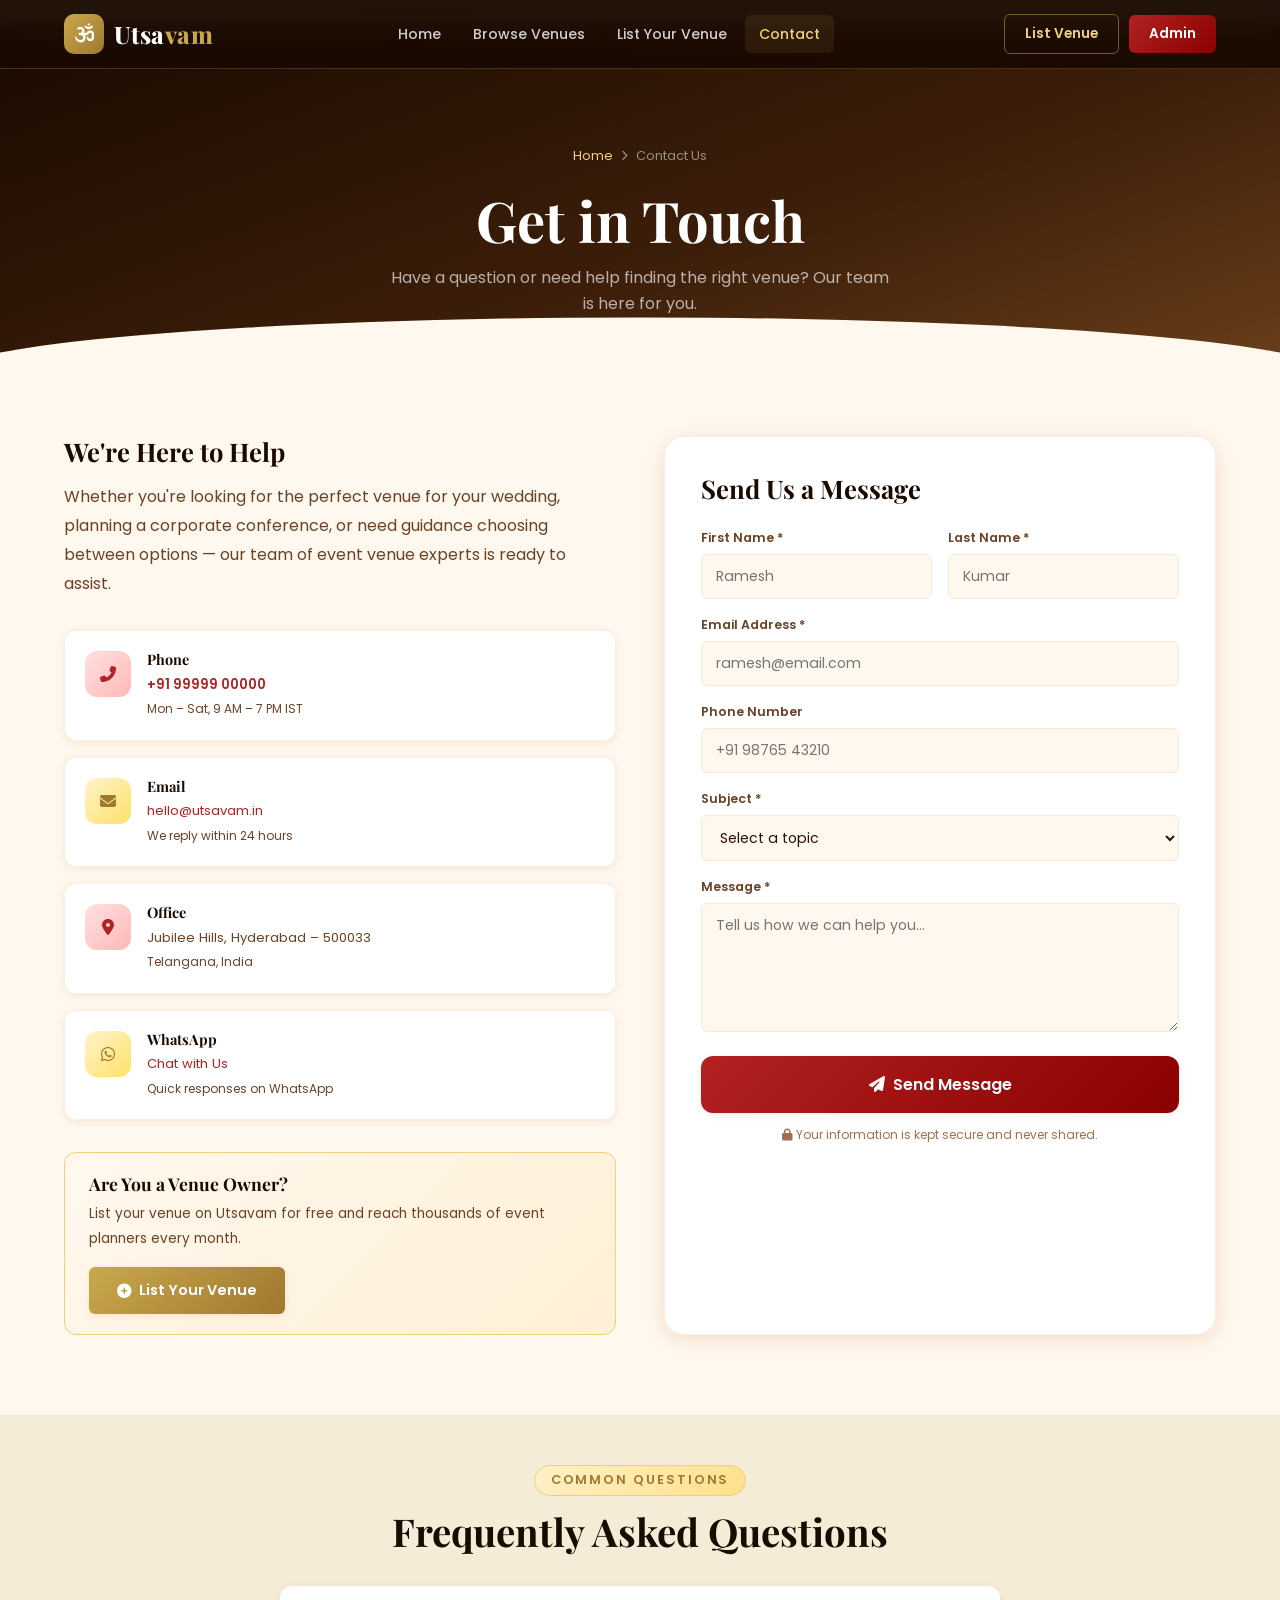
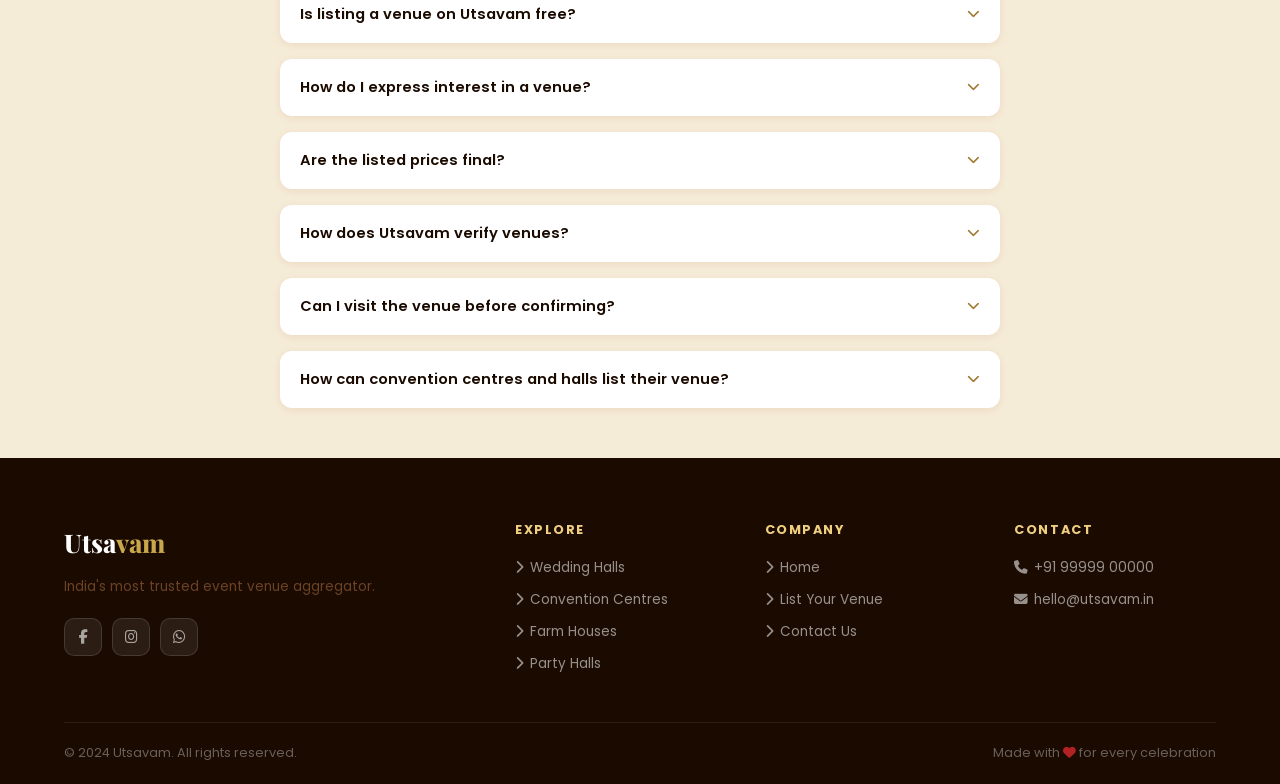
==== contact.html @ 843a53f9 "Initial commit — Utsavam event venue aggregator" ====
<!DOCTYPE html>
<html lang="en">
<head>
  <meta charset="UTF-8">
  <meta name="viewport" content="width=device-width, initial-scale=1.0">
  <title>Contact Us – Utsavam</title>
  <link rel="stylesheet" href="css/styles.css">
  <link rel="stylesheet" href="https://cdnjs.cloudflare.com/ajax/libs/font-awesome/6.5.0/css/all.min.css">
</head>
<body>

<!-- NAVBAR -->
<nav class="navbar" id="navbar">
  <div class="navbar-inner">
    <a href="index.html" class="navbar-logo">
      <div class="logo-icon"><i class="fas fa-om"></i></div>
      <span class="logo-text">Utsa<span>vam</span></span>
    </a>
    <div class="navbar-links">
      <a href="index.html"           class="nav-link">Home</a>
      <a href="venues.html"          class="nav-link">Browse Venues</a>
      <a href="register-venue.html"  class="nav-link">List Your Venue</a>
      <a href="contact.html"         class="nav-link active">Contact</a>
    </div>
    <div class="navbar-cta">
      <a href="register-venue.html" class="btn btn-nav btn-nav-outline">List Venue</a>
      <a href="admin.html"          class="btn btn-nav btn-nav-primary">Admin</a>
    </div>
    <div class="hamburger" id="hamburger"><span></span><span></span><span></span></div>
  </div>
</nav>
<div class="mobile-menu" id="mobileMenu">
  <a href="index.html"          class="nav-link">Home</a>
  <a href="venues.html"         class="nav-link">Browse Venues</a>
  <a href="register-venue.html" class="nav-link">List Your Venue</a>
  <a href="contact.html"        class="nav-link">Contact Us</a>
</div>

<!-- PAGE HERO -->
<section class="page-hero">
  <div class="container">
    <div class="breadcrumb">
      <a href="index.html">Home</a>
      <i class="fas fa-chevron-right"></i>
      <span>Contact Us</span>
    </div>
    <h1>Get in Touch</h1>
    <p>Have a question or need help finding the right venue? Our team is here for you.</p>
  </div>
</section>

<div class="container">
  <div class="contact-layout">

    <!-- Info Side -->
    <div class="contact-info">
      <h3>We're Here to Help</h3>
      <p>Whether you're looking for the perfect venue for your wedding, planning a corporate conference, or need guidance choosing between options — our team of event venue experts is ready to assist.</p>

      <div class="contact-cards">
        <div class="contact-card">
          <div class="contact-card-icon"><i class="fas fa-phone-alt"></i></div>
          <div>
            <h5>Phone</h5>
            <p><a href="tel:+919999900000" style="color:var(--crimson);font-weight:600;">+91 99999 00000</a></p>
            <p style="font-size:0.75rem;margin-top:2px;">Mon – Sat, 9 AM – 7 PM IST</p>
          </div>
        </div>
        <div class="contact-card">
          <div class="contact-card-icon gold"><i class="fas fa-envelope"></i></div>
          <div>
            <h5>Email</h5>
            <p><a href="mailto:hello@utsavam.in" style="color:var(--crimson);">hello@utsavam.in</a></p>
            <p style="font-size:0.75rem;margin-top:2px;">We reply within 24 hours</p>
          </div>
        </div>
        <div class="contact-card">
          <div class="contact-card-icon"><i class="fas fa-map-marker-alt"></i></div>
          <div>
            <h5>Office</h5>
            <p>Jubilee Hills, Hyderabad – 500033</p>
            <p style="font-size:0.75rem;margin-top:2px;">Telangana, India</p>
          </div>
        </div>
        <div class="contact-card">
          <div class="contact-card-icon gold"><i class="fab fa-whatsapp"></i></div>
          <div>
            <h5>WhatsApp</h5>
            <p><a href="https://wa.me/919999900000" target="_blank" style="color:var(--crimson);">Chat with Us</a></p>
            <p style="font-size:0.75rem;margin-top:2px;">Quick responses on WhatsApp</p>
          </div>
        </div>
      </div>

      <div class="highlight-box mt-32">
        <h4 style="margin-bottom:8px;color:var(--brown-deep);">Are You a Venue Owner?</h4>
        <p style="font-size:0.85rem;margin-bottom:16px;">List your venue on Utsavam for free and reach thousands of event planners every month.</p>
        <a href="register-venue.html" class="btn btn-gold">
          <i class="fas fa-plus-circle"></i> List Your Venue
        </a>
      </div>
    </div>

    <!-- Contact Form -->
    <div class="contact-form-card">
      <h3>Send Us a Message</h3>
      <div id="contactSuccess" class="alert alert-success" style="display:none;">
        <i class="fas fa-check-circle"></i>
        <div><strong>Message sent!</strong> We'll get back to you within 24 hours.</div>
      </div>
      <form id="contactForm" onsubmit="submitContact(event)">
        <div class="form-row">
          <div class="form-group">
            <label class="admin-label">First Name *</label>
            <input type="text" class="form-control" id="c_fname" required placeholder="Ramesh">
          </div>
          <div class="form-group">
            <label class="admin-label">Last Name *</label>
            <input type="text" class="form-control" id="c_lname" required placeholder="Kumar">
          </div>
        </div>
        <div class="form-group">
          <label class="admin-label">Email Address *</label>
          <input type="email" class="form-control" id="c_email" required placeholder="ramesh@email.com">
        </div>
        <div class="form-group">
          <label class="admin-label">Phone Number</label>
          <input type="tel" class="form-control" id="c_phone" placeholder="+91 98765 43210">
        </div>
        <div class="form-group">
          <label class="admin-label">Subject *</label>
          <select class="form-control" id="c_subject" required>
            <option value="">Select a topic</option>
            <option>Looking for a Wedding Venue</option>
            <option>Looking for a Convention Centre</option>
            <option>Looking for a Party Hall</option>
            <option>Looking for a Farm House / Resort</option>
            <option>Want to List My Venue</option>
            <option>Partnership / Business Enquiry</option>
            <option>Technical Support</option>
            <option>Other</option>
          </select>
        </div>
        <div class="form-group">
          <label class="admin-label">Message *</label>
          <textarea class="form-control" id="c_message" rows="5" required placeholder="Tell us how we can help you…"></textarea>
        </div>
        <button type="submit" class="btn btn-primary btn-full btn-lg">
          <i class="fas fa-paper-plane"></i> Send Message
        </button>
        <p style="text-align:center;font-size:0.75rem;color:var(--text-light);margin-top:12px;">
          <i class="fas fa-lock"></i> Your information is kept secure and never shared.
        </p>
      </form>
    </div>
  </div>
</div>

<!-- FAQ -->
<section class="section-sm" style="background:var(--cream-dark);">
  <div class="container">
    <div class="section-header" style="margin-bottom:32px;">
      <span class="eyebrow">Common Questions</span>
      <h2>Frequently Asked Questions</h2>
    </div>
    <div style="max-width:720px;margin:0 auto;display:flex;flex-direction:column;gap:16px;" id="faqList">
      <!-- JS populated -->
    </div>
  </div>
</section>

<!-- FOOTER -->
<footer class="footer">
  <div class="container">
    <div class="footer-grid">
      <div class="footer-brand">
        <div class="logo-text">Utsa<span>vam</span></div>
        <p>India's most trusted event venue aggregator.</p>
        <div class="social-links">
          <a href="#" class="social-link"><i class="fab fa-facebook-f"></i></a>
          <a href="#" class="social-link"><i class="fab fa-instagram"></i></a>
          <a href="#" class="social-link"><i class="fab fa-whatsapp"></i></a>
        </div>
      </div>
      <div class="footer-col">
        <h5>Explore</h5>
        <div class="footer-links">
          <a href="venues.html?type=wedding_hall"      class="footer-link"><i class="fas fa-chevron-right"></i> Wedding Halls</a>
          <a href="venues.html?type=convention_center" class="footer-link"><i class="fas fa-chevron-right"></i> Convention Centres</a>
          <a href="venues.html?type=farm_house"        class="footer-link"><i class="fas fa-chevron-right"></i> Farm Houses</a>
          <a href="venues.html?type=party_hall"        class="footer-link"><i class="fas fa-chevron-right"></i> Party Halls</a>
        </div>
      </div>
      <div class="footer-col">
        <h5>Company</h5>
        <div class="footer-links">
          <a href="index.html"           class="footer-link"><i class="fas fa-chevron-right"></i> Home</a>
          <a href="register-venue.html"  class="footer-link"><i class="fas fa-chevron-right"></i> List Your Venue</a>
          <a href="contact.html"         class="footer-link"><i class="fas fa-chevron-right"></i> Contact Us</a>
        </div>
      </div>
      <div class="footer-col">
        <h5>Contact</h5>
        <div class="footer-links">
          <span class="footer-link"><i class="fas fa-phone"></i> +91 99999 00000</span>
          <span class="footer-link"><i class="fas fa-envelope"></i> hello@utsavam.in</span>
        </div>
      </div>
    </div>
  </div>
  <div class="container">
    <div class="footer-bottom">
      <p>© 2024 Utsavam. All rights reserved.</p>
      <p class="made-with">Made with <i class="fas fa-heart"></i> for every celebration</p>
    </div>
  </div>
</footer>

<script src="js/data.js"></script>
<script>
function submitContact(e) {
  e.preventDefault();
  const msg = {
    name:    document.getElementById('c_fname').value + ' ' + document.getElementById('c_lname').value,
    email:   document.getElementById('c_email').value,
    phone:   document.getElementById('c_phone').value,
    subject: document.getElementById('c_subject').value,
    message: document.getElementById('c_message').value,
  };
  ContactDB.add(msg);
  document.getElementById('contactForm').reset();
  document.getElementById('contactSuccess').style.display = 'flex';
  showToast('Message sent successfully!', 'success');
  setTimeout(() => { document.getElementById('contactSuccess').style.display = 'none'; }, 6000);
}

const FAQS = [
  { q: 'Is listing a venue on Utsavam free?', a: 'Yes! Listing your venue on Utsavam is completely free. We believe in connecting venue owners with the right guests without any upfront cost.' },
  { q: 'How do I express interest in a venue?', a: 'Simply open any venue\'s detail page and click "Express Interest". Fill in your event details and the venue team will reach out to you directly to discuss availability and pricing.' },
  { q: 'Are the listed prices final?', a: 'The prices shown are indicative starting prices. Final pricing may vary based on season, duration, number of guests, additional services, and the packages you choose. We recommend contacting the venue for a detailed quote.' },
  { q: 'How does Utsavam verify venues?', a: 'Every venue on Utsavam goes through a manual review process by our team before being published. We verify the address, photos, and basic information to ensure quality and accuracy.' },
  { q: 'Can I visit the venue before confirming?', a: 'Absolutely. We encourage site visits before confirming any booking. You can contact the venue directly through the contact details on their listing, or through our interest form.' },
  { q: 'How can convention centres and halls list their venue?', a: 'Visit the "List Your Venue" page and fill in the registration form. Our admin team will review your submission within 2–3 working days and get in touch.' },
];

document.getElementById('faqList').innerHTML = FAQS.map((f, i) => `
  <div style="background:#fff;border-radius:var(--radius-md);overflow:hidden;box-shadow:var(--shadow-sm);">
    <button onclick="toggleFaq(${i})" style="width:100%;text-align:left;padding:18px 20px;font-weight:600;font-size:0.92rem;color:var(--brown-deep);display:flex;justify-content:space-between;align-items:center;background:none;border:none;cursor:pointer;font-family:var(--font-body);">
      ${f.q}
      <i class="fas fa-chevron-down faq-icon" id="faq-icon-${i}" style="transition:var(--transition);color:var(--gold-dark);font-size:0.8rem;flex-shrink:0;"></i>
    </button>
    <div id="faq-body-${i}" style="display:none;padding:0 20px 18px;color:var(--text-secondary);font-size:0.88rem;line-height:1.7;">${f.a}</div>
  </div>`).join('');

function toggleFaq(i) {
  const body = document.getElementById('faq-body-' + i);
  const icon = document.getElementById('faq-icon-' + i);
  const isOpen = body.style.display === 'block';
  body.style.display = isOpen ? 'none' : 'block';
  icon.style.transform = isOpen ? '' : 'rotate(180deg)';
}
</script>
</body>
</html>
---- css/styles.css ----
/* ================================================
   UTSAVAM — Festive & Warm Theme
   Color Palette: Crimson, Gold, Cream, Deep Brown
   ================================================ */

@import url('https://fonts.googleapis.com/css2?family=Playfair+Display:wght@400;600;700;800&family=Poppins:wght@300;400;500;600;700&display=swap');

/* ── CSS Variables ── */
:root {
  --crimson:     #B22222;
  --crimson-dark:#8B0000;
  --crimson-light:#D94040;
  --gold:        #C9A84C;
  --gold-light:  #F0D080;
  --gold-dark:   #A07830;
  --cream:       #FFF8EE;
  --cream-dark:  #F5ECD8;
  --warm-white:  #FFFDF9;
  --brown-deep:  #1A0A00;
  --brown-dark:  #3D1F0A;
  --brown-mid:   #6B3F1A;
  --brown-light: #A0733A;
  --text-primary:#2D1400;
  --text-secondary:#6B4226;
  --text-light:  #A07050;
  --success:     #2E7D32;
  --error:       #C62828;
  --shadow-sm:   0 2px 8px rgba(180,60,0,0.10);
  --shadow-md:   0 4px 20px rgba(180,60,0,0.15);
  --shadow-lg:   0 8px 40px rgba(180,60,0,0.20);
  --radius-sm:   6px;
  --radius-md:   12px;
  --radius-lg:   20px;
  --transition:  all 0.3s ease;
  --font-heading:'Playfair Display', serif;
  --font-body:   'Poppins', sans-serif;
}

/* ── Reset & Base ── */
*, *::before, *::after { box-sizing: border-box; margin: 0; padding: 0; }

html { scroll-behavior: smooth; }

body {
  font-family: var(--font-body);
  background: var(--cream);
  color: var(--text-primary);
  line-height: 1.6;
  overflow-x: hidden;
}

img { max-width: 100%; display: block; }
a  { text-decoration: none; color: inherit; }
ul { list-style: none; }
button { cursor: pointer; border: none; background: none; font-family: inherit; }
input, textarea, select { font-family: inherit; }

/* ── Scrollbar ── */
::-webkit-scrollbar { width: 6px; }
::-webkit-scrollbar-track { background: var(--cream-dark); }
::-webkit-scrollbar-thumb { background: var(--gold); border-radius: 4px; }

/* ── Typography ── */
h1,h2,h3,h4,h5 { font-family: var(--font-heading); color: var(--brown-deep); line-height: 1.2; }
h1 { font-size: clamp(2rem, 5vw, 3.5rem); }
h2 { font-size: clamp(1.6rem, 3vw, 2.4rem); }
h3 { font-size: clamp(1.2rem, 2vw, 1.6rem); }
h4 { font-size: 1.1rem; }
p  { color: var(--text-secondary); }

.serif { font-family: var(--font-heading); }
.gold-text { color: var(--gold-dark); }
.crimson-text { color: var(--crimson); }

/* ── Layout ── */
.container { max-width: 1200px; margin: 0 auto; padding: 0 24px; }
.section    { padding: 80px 0; }
.section-sm { padding: 50px 0; }

.grid-2 { display: grid; grid-template-columns: repeat(2,1fr); gap: 24px; }
.grid-3 { display: grid; grid-template-columns: repeat(3,1fr); gap: 24px; }
.grid-4 { display: grid; grid-template-columns: repeat(4,1fr); gap: 24px; }

.flex { display: flex; }
.flex-center { display: flex; align-items: center; justify-content: center; }
.flex-between { display: flex; align-items: center; justify-content: space-between; }
.flex-col { display: flex; flex-direction: column; }
.gap-8  { gap: 8px; }
.gap-12 { gap: 12px; }
.gap-16 { gap: 16px; }
.gap-24 { gap: 24px; }

.text-center { text-align: center; }
.mt-8  { margin-top: 8px; }
.mt-16 { margin-top: 16px; }
.mt-24 { margin-top: 24px; }
.mt-32 { margin-top: 32px; }
.mb-8  { margin-bottom: 8px; }
.mb-16 { margin-bottom: 16px; }
.mb-24 { margin-bottom: 24px; }
.mb-32 { margin-bottom: 32px; }

/* ── Section Headers ── */
.section-header { text-align: center; margin-bottom: 48px; }
.section-header .eyebrow {
  display: inline-block;
  font-size: 0.8rem;
  font-weight: 600;
  letter-spacing: 0.15em;
  text-transform: uppercase;
  color: var(--gold-dark);
  background: linear-gradient(135deg, #FFF0C8, #FFE08A);
  border: 1px solid var(--gold-light);
  padding: 4px 16px;
  border-radius: 30px;
  margin-bottom: 12px;
}
.section-header h2 { margin-bottom: 12px; }
.section-header p { color: var(--text-secondary); max-width: 560px; margin: 0 auto; }

/* ── Decorative Divider ── */
.divider {
  display: flex; align-items: center; gap: 12px;
  justify-content: center; margin: 16px 0;
}
.divider::before, .divider::after {
  content:''; flex:1; height:1px;
  background: linear-gradient(90deg, transparent, var(--gold-light), transparent);
}
.divider-icon { color: var(--gold-dark); font-size: 1.1rem; }

/* ── Buttons ── */
.btn {
  display: inline-flex; align-items: center; gap: 8px;
  padding: 12px 28px; border-radius: var(--radius-sm);
  font-weight: 600; font-size: 0.9rem;
  transition: var(--transition); white-space: nowrap;
}
.btn-primary {
  background: linear-gradient(135deg, var(--crimson), var(--crimson-dark));
  color: #fff; box-shadow: var(--shadow-sm);
}
.btn-primary:hover {
  background: linear-gradient(135deg, var(--crimson-light), var(--crimson));
  box-shadow: var(--shadow-md); transform: translateY(-2px);
}
.btn-gold {
  background: linear-gradient(135deg, var(--gold), var(--gold-dark));
  color: #fff; box-shadow: var(--shadow-sm);
}
.btn-gold:hover {
  background: linear-gradient(135deg, var(--gold-light), var(--gold));
  box-shadow: var(--shadow-md); transform: translateY(-2px);
}
.btn-outline {
  border: 2px solid var(--crimson); color: var(--crimson); background: transparent;
}
.btn-outline:hover { background: var(--crimson); color: #fff; transform: translateY(-2px); }
.btn-outline-gold {
  border: 2px solid var(--gold-dark); color: var(--gold-dark); background: transparent;
}
.btn-outline-gold:hover { background: var(--gold-dark); color: #fff; transform: translateY(-2px); }
.btn-lg { padding: 16px 40px; font-size: 1rem; border-radius: var(--radius-md); }
.btn-sm { padding: 8px 18px; font-size: 0.8rem; }
.btn-full { width: 100%; justify-content: center; }

/* ── Tags / Badges ── */
.badge {
  display: inline-flex; align-items: center; gap: 4px;
  padding: 3px 10px; border-radius: 30px;
  font-size: 0.72rem; font-weight: 600; letter-spacing: 0.03em;
}
.badge-gold { background: #FFF4D6; color: var(--gold-dark); border: 1px solid #F0D080; }
.badge-crimson { background: #FFF0F0; color: var(--crimson); border: 1px solid #FFB8B8; }
.badge-green { background: #F0FFF4; color: #2E7D32; border: 1px solid #A8D5B5; }
.badge-blue  { background: #EFF6FF; color: #1D4ED8; border: 1px solid #93C5FD; }

/* ══════════════════════════════════════════
   NAVIGATION
══════════════════════════════════════════ */
.navbar {
  position: fixed; top: 0; left: 0; right: 0; z-index: 1000;
  background: rgba(26, 10, 0, 0.96);
  backdrop-filter: blur(12px);
  border-bottom: 1px solid rgba(201,168,76,0.25);
  transition: var(--transition);
}
.navbar.scrolled {
  background: rgba(26, 10, 0, 0.99);
  box-shadow: 0 4px 20px rgba(0,0,0,0.4);
}
.navbar-inner {
  display: flex; align-items: center; justify-content: space-between;
  padding: 0 24px; height: 68px; max-width: 1200px; margin: 0 auto;
}
.navbar-logo {
  display: flex; align-items: center; gap: 10px;
}
.navbar-logo .logo-icon {
  width: 40px; height: 40px;
  background: linear-gradient(135deg, var(--gold), var(--gold-dark));
  border-radius: 10px;
  display: flex; align-items: center; justify-content: center;
  font-size: 1.2rem; color: #fff;
}
.navbar-logo .logo-text {
  font-family: var(--font-heading); font-size: 1.5rem; font-weight: 800;
  color: #fff; letter-spacing: 0.02em;
}
.navbar-logo .logo-text span { color: var(--gold); }
.navbar-links {
  display: flex; align-items: center; gap: 4px;
}
.nav-link {
  padding: 8px 14px; border-radius: var(--radius-sm);
  color: rgba(255,255,255,0.8); font-size: 0.88rem; font-weight: 500;
  transition: var(--transition);
}
.nav-link:hover, .nav-link.active {
  color: var(--gold-light); background: rgba(201,168,76,0.1);
}
.navbar-cta { display: flex; align-items: center; gap: 10px; }
.btn-nav {
  padding: 8px 20px; border-radius: var(--radius-sm);
  font-size: 0.85rem; font-weight: 600;
}
.btn-nav-outline {
  border: 1px solid rgba(201,168,76,0.5); color: var(--gold-light);
  transition: var(--transition);
}
.btn-nav-outline:hover {
  border-color: var(--gold); background: rgba(201,168,76,0.15);
}
.btn-nav-primary {
  background: linear-gradient(135deg, var(--crimson), var(--crimson-dark));
  color: #fff; transition: var(--transition);
}
.btn-nav-primary:hover { background: linear-gradient(135deg, var(--crimson-light), var(--crimson)); }

.hamburger { display: none; flex-direction: column; gap: 5px; cursor: pointer; padding: 4px; }
.hamburger span { display: block; width: 22px; height: 2px; background: #fff; border-radius: 2px; transition: var(--transition); }

/* ══════════════════════════════════════════
   HERO SECTION
══════════════════════════════════════════ */
.hero {
  min-height: 100vh; position: relative;
  background: linear-gradient(160deg, #1A0A00 0%, #3D1F0A 40%, #6B3F1A 70%, #1A0A00 100%);
  display: flex; align-items: center; overflow: hidden;
}
.hero::before {
  content: ''; position: absolute; inset: 0;
  background: url("data:image/svg+xml,%3Csvg width='60' height='60' viewBox='0 0 60 60' xmlns='http://www.w3.org/2000/svg'%3E%3Cg fill='none' fill-rule='evenodd'%3E%3Cg fill='%23C9A84C' fill-opacity='0.04'%3E%3Ccircle cx='30' cy='30' r='2'/%3E%3C/g%3E%3C/g%3E%3C/svg%3E");
}
.hero-particles { position: absolute; inset: 0; overflow: hidden; pointer-events: none; }
.hero-particle {
  position: absolute; width: 4px; height: 4px;
  background: var(--gold-light); border-radius: 50%; opacity: 0;
  animation: float-particle 6s infinite;
}
@keyframes float-particle {
  0%   { opacity: 0; transform: translateY(0) scale(0); }
  20%  { opacity: 0.6; }
  80%  { opacity: 0.3; }
  100% { opacity: 0; transform: translateY(-120px) scale(1.5); }
}

.hero-content {
  position: relative; z-index: 2;
  max-width: 1200px; margin: 0 auto; padding: 120px 24px 80px;
  text-align: center;
}
.hero-eyebrow {
  display: inline-flex; align-items: center; gap: 8px;
  background: rgba(201,168,76,0.15); border: 1px solid rgba(201,168,76,0.35);
  color: var(--gold-light); padding: 6px 20px; border-radius: 30px;
  font-size: 0.8rem; font-weight: 600; letter-spacing: 0.15em; text-transform: uppercase;
  margin-bottom: 20px;
}
.hero-title {
  font-family: var(--font-heading); font-size: clamp(2.5rem, 6vw, 4.5rem);
  font-weight: 800; color: #fff; margin-bottom: 20px; line-height: 1.1;
}
.hero-title .highlight {
  background: linear-gradient(135deg, var(--gold-light), var(--gold), var(--gold-dark));
  -webkit-background-clip: text; -webkit-text-fill-color: transparent; background-clip: text;
}
.hero-subtitle {
  font-size: clamp(1rem, 2vw, 1.2rem); color: rgba(255,255,255,0.7);
  max-width: 580px; margin: 0 auto 40px;
}

/* Search Bar */
.hero-search {
  background: rgba(255,255,255,0.97);
  border-radius: var(--radius-lg);
  padding: 8px; max-width: 720px; margin: 0 auto 48px;
  display: flex; gap: 8px; align-items: center;
  box-shadow: 0 16px 48px rgba(0,0,0,0.3);
}
.search-field {
  flex: 1; display: flex; align-items: center; gap: 10px;
  padding: 10px 16px; border-right: 1px solid var(--cream-dark);
}
.search-field:last-of-type { border-right: none; }
.search-field i { color: var(--crimson); font-size: 1rem; flex-shrink: 0; }
.search-field input, .search-field select {
  border: none; outline: none; background: none;
  font-size: 0.9rem; color: var(--text-primary); width: 100%;
}
.search-field select option { color: var(--text-primary); }
.hero-search .btn { border-radius: var(--radius-md); padding: 14px 28px; }

/* Hero Stats */
.hero-stats {
  display: flex; justify-content: center; gap: 48px; flex-wrap: wrap;
}
.hero-stat { text-align: center; }
.hero-stat .number {
  font-family: var(--font-heading); font-size: 2rem; font-weight: 700;
  color: var(--gold-light); display: block;
}
.hero-stat .label { font-size: 0.8rem; color: rgba(255,255,255,0.55); text-transform: uppercase; letter-spacing: 0.1em; }

/* ══════════════════════════════════════════
   CATEGORY CARDS
══════════════════════════════════════════ */
.category-grid {
  display: grid; grid-template-columns: repeat(auto-fit, minmax(160px, 1fr)); gap: 16px;
}
.category-card {
  background: #fff; border-radius: var(--radius-md);
  padding: 28px 16px; text-align: center;
  border: 2px solid transparent;
  transition: var(--transition); cursor: pointer;
  box-shadow: var(--shadow-sm);
  text-decoration: none;
}
.category-card:hover {
  border-color: var(--gold); transform: translateY(-4px);
  box-shadow: var(--shadow-md);
}
.category-card.active { border-color: var(--crimson); background: #FFF5F5; }
.category-icon {
  width: 60px; height: 60px; border-radius: 16px;
  display: flex; align-items: center; justify-content: center;
  font-size: 1.6rem; margin: 0 auto 14px;
}
.category-icon.red    { background: linear-gradient(135deg, #FFE0E0, #FFB8B8); }
.category-icon.gold   { background: linear-gradient(135deg, #FFF4CC, #FFE066); }
.category-icon.green  { background: linear-gradient(135deg, #E0FFE8, #A8D5B5); }
.category-icon.blue   { background: linear-gradient(135deg, #E0EEFF, #93C5FD); }
.category-icon.purple { background: linear-gradient(135deg, #F0E0FF, #D8B4FE); }
.category-icon.orange { background: linear-gradient(135deg, #FFE8D0, #FDB08A); }
.category-name { font-weight: 600; font-size: 0.9rem; color: var(--text-primary); margin-bottom: 4px; }
.category-count { font-size: 0.75rem; color: var(--text-light); }

/* ══════════════════════════════════════════
   VENUE CARDS
══════════════════════════════════════════ */
.venues-grid {
  display: grid; grid-template-columns: repeat(auto-fill, minmax(320px, 1fr)); gap: 28px;
}
.venue-card {
  background: #fff; border-radius: var(--radius-lg);
  overflow: hidden; box-shadow: var(--shadow-sm);
  transition: var(--transition); cursor: pointer;
  border: 1px solid rgba(201,168,76,0.15);
}
.venue-card:hover { transform: translateY(-6px); box-shadow: var(--shadow-lg); }

.venue-card-image {
  position: relative; height: 220px; overflow: hidden;
}
.venue-card-image img {
  width: 100%; height: 100%; object-fit: cover;
  transition: transform 0.5s ease;
}
.venue-card:hover .venue-card-image img { transform: scale(1.06); }
.venue-card-image .overlay {
  position: absolute; inset: 0;
  background: linear-gradient(to top, rgba(26,10,0,0.5), transparent 60%);
}
.venue-card-badges {
  position: absolute; top: 12px; left: 12px;
  display: flex; gap: 6px; flex-wrap: wrap;
}
.venue-card-fav {
  position: absolute; top: 12px; right: 12px;
  width: 34px; height: 34px; border-radius: 50%;
  background: rgba(255,255,255,0.9); display: flex; align-items: center; justify-content: center;
  color: var(--crimson); font-size: 0.9rem; transition: var(--transition);
}
.venue-card-fav:hover { background: var(--crimson); color: #fff; }
.venue-card-rating {
  position: absolute; bottom: 10px; right: 10px;
  background: rgba(255,255,255,0.9); border-radius: 20px;
  padding: 4px 10px; font-size: 0.8rem; font-weight: 600;
  display: flex; align-items: center; gap: 4px; color: var(--brown-dark);
}
.venue-card-rating i { color: #F59E0B; }

.venue-card-body { padding: 20px; }
.venue-card-type {
  font-size: 0.75rem; font-weight: 600; text-transform: uppercase;
  letter-spacing: 0.1em; color: var(--gold-dark); margin-bottom: 6px;
}
.venue-card-name {
  font-family: var(--font-heading); font-size: 1.2rem;
  color: var(--brown-deep); margin-bottom: 8px;
  display: -webkit-box; -webkit-line-clamp: 1; -webkit-box-orient: vertical; overflow: hidden;
}
.venue-card-location {
  display: flex; align-items: center; gap: 6px;
  font-size: 0.82rem; color: var(--text-light); margin-bottom: 14px;
}
.venue-card-location i { color: var(--crimson); font-size: 0.75rem; }

.venue-card-meta {
  display: flex; gap: 16px; margin-bottom: 16px; flex-wrap: wrap;
}
.venue-meta-item {
  display: flex; align-items: center; gap: 5px;
  font-size: 0.8rem; color: var(--text-secondary);
}
.venue-meta-item i { color: var(--gold-dark); font-size: 0.8rem; }

.venue-card-footer {
  border-top: 1px solid var(--cream-dark);
  padding-top: 14px;
  display: flex; align-items: center; justify-content: space-between;
}
.venue-card-price .amount {
  font-family: var(--font-heading); font-size: 1.1rem; font-weight: 700; color: var(--crimson);
}
.venue-card-price .period { font-size: 0.72rem; color: var(--text-light); margin-left: 2px; }

/* ══════════════════════════════════════════
   HOW IT WORKS
══════════════════════════════════════════ */
.how-it-works { background: var(--brown-deep); }
.how-it-works .section-header h2 { color: #fff; }
.how-it-works .section-header p  { color: rgba(255,255,255,0.6); }
.how-it-works .section-header .eyebrow { background: rgba(201,168,76,0.15); border-color: rgba(201,168,76,0.3); color: var(--gold-light); }

.steps-grid { display: grid; grid-template-columns: repeat(auto-fit, minmax(220px, 1fr)); gap: 32px; }
.step-card { text-align: center; position: relative; }
.step-card:not(:last-child)::after {
  content: '→';
  position: absolute; top: 28px; right: -16px;
  color: rgba(201,168,76,0.4); font-size: 1.5rem;
}
.step-number {
  width: 56px; height: 56px; border-radius: 50%;
  background: linear-gradient(135deg, var(--gold), var(--gold-dark));
  display: flex; align-items: center; justify-content: center;
  font-family: var(--font-heading); font-size: 1.3rem; font-weight: 700; color: #fff;
  margin: 0 auto 16px;
}
.step-icon {
  width: 72px; height: 72px; border-radius: var(--radius-md);
  background: rgba(201,168,76,0.12); border: 1px solid rgba(201,168,76,0.2);
  display: flex; align-items: center; justify-content: center;
  font-size: 1.8rem; color: var(--gold-light); margin: 0 auto 16px;
}
.step-card h4 { color: #fff; margin-bottom: 8px; font-size: 1rem; }
.step-card p  { color: rgba(255,255,255,0.55); font-size: 0.85rem; }

/* ══════════════════════════════════════════
   TESTIMONIALS
══════════════════════════════════════════ */
.testimonials { background: var(--cream-dark); }
.testimonial-card {
  background: #fff; border-radius: var(--radius-md); padding: 28px;
  box-shadow: var(--shadow-sm); border: 1px solid rgba(201,168,76,0.15);
  position: relative;
}
.testimonial-card::before {
  content: '"'; position: absolute; top: -10px; left: 24px;
  font-family: var(--font-heading); font-size: 5rem; color: var(--gold-light);
  line-height: 1; opacity: 0.4;
}
.testimonial-stars { color: #F59E0B; margin-bottom: 12px; font-size: 0.85rem; }
.testimonial-text { color: var(--text-secondary); font-size: 0.9rem; line-height: 1.7; margin-bottom: 20px; }
.testimonial-author { display: flex; align-items: center; gap: 12px; }
.testimonial-avatar {
  width: 44px; height: 44px; border-radius: 50%;
  background: linear-gradient(135deg, var(--gold), var(--crimson));
  display: flex; align-items: center; justify-content: center;
  color: #fff; font-weight: 700; font-size: 0.9rem;
}
.testimonial-name { font-weight: 600; font-size: 0.88rem; color: var(--text-primary); }
.testimonial-venue { font-size: 0.76rem; color: var(--text-light); }

/* ══════════════════════════════════════════
   CTA BANNER
══════════════════════════════════════════ */
.cta-banner {
  background: linear-gradient(135deg, var(--crimson-dark), var(--crimson), #8B1A4A);
  padding: 80px 0; text-align: center; position: relative; overflow: hidden;
}
.cta-banner::before {
  content: ''; position: absolute; inset: 0;
  background: url("data:image/svg+xml,%3Csvg width='40' height='40' viewBox='0 0 40 40' xmlns='http://www.w3.org/2000/svg'%3E%3Cg fill='%23fff' fill-opacity='0.04'%3E%3Ccircle cx='20' cy='20' r='3'/%3E%3C/g%3E%3C/svg%3E");
}
.cta-banner h2 { color: #fff; margin-bottom: 16px; }
.cta-banner p  { color: rgba(255,255,255,0.75); margin-bottom: 32px; max-width: 500px; margin: 0 auto 32px; }
.cta-banner .btn-gold { font-size: 1rem; padding: 14px 40px; }

/* ══════════════════════════════════════════
   FOOTER
══════════════════════════════════════════ */
.footer { background: var(--brown-deep); color: rgba(255,255,255,0.7); padding: 64px 0 0; }
.footer-grid {
  display: grid; grid-template-columns: 2fr 1fr 1fr 1fr; gap: 48px; margin-bottom: 48px;
}
.footer-brand .logo-text {
  font-family: var(--font-heading); font-size: 1.6rem; font-weight: 800;
  color: #fff; margin-bottom: 12px;
}
.footer-brand .logo-text span { color: var(--gold); }
.footer-brand p { font-size: 0.85rem; line-height: 1.7; margin-bottom: 20px; }
.social-links { display: flex; gap: 10px; }
.social-link {
  width: 38px; height: 38px; border-radius: 10px;
  background: rgba(255,255,255,0.08); border: 1px solid rgba(255,255,255,0.12);
  display: flex; align-items: center; justify-content: center;
  color: rgba(255,255,255,0.6); font-size: 0.9rem; transition: var(--transition);
}
.social-link:hover { background: var(--crimson); color: #fff; border-color: var(--crimson); }

.footer-col h5 { color: var(--gold-light); font-family: var(--font-body); font-size: 0.8rem; font-weight: 700; letter-spacing: 0.12em; text-transform: uppercase; margin-bottom: 20px; }
.footer-links { display: flex; flex-direction: column; gap: 10px; }
.footer-link {
  font-size: 0.85rem; color: rgba(255,255,255,0.55);
  transition: var(--transition); display: flex; align-items: center; gap: 6px;
}
.footer-link:hover { color: var(--gold-light); padding-left: 4px; }

.footer-bottom {
  border-top: 1px solid rgba(255,255,255,0.08);
  padding: 20px 0; display: flex; align-items: center; justify-content: space-between;
  flex-wrap: wrap; gap: 12px;
}
.footer-bottom p { font-size: 0.8rem; color: rgba(255,255,255,0.35); }
.footer-bottom .made-with { color: rgba(255,255,255,0.35); font-size: 0.8rem; }
.footer-bottom .made-with i { color: var(--crimson); }

/* ══════════════════════════════════════════
   PAGE HERO (inner pages)
══════════════════════════════════════════ */
.page-hero {
  padding: 120px 0 60px;
  background: linear-gradient(160deg, var(--brown-deep) 0%, var(--brown-dark) 60%, var(--brown-mid) 100%);
  text-align: center; position: relative; overflow: hidden;
}
.page-hero::after {
  content: ''; position: absolute; bottom: -1px; left: 0; right: 0; height: 60px;
  background: var(--cream);
  clip-path: ellipse(55% 100% at 50% 100%);
}
.page-hero h1 { color: #fff; margin-bottom: 12px; }
.page-hero p  { color: rgba(255,255,255,0.65); max-width: 500px; margin: 0 auto; }
.breadcrumb {
  display: flex; align-items: center; justify-content: center; gap: 8px;
  font-size: 0.8rem; color: rgba(255,255,255,0.5); margin-bottom: 20px;
}
.breadcrumb a { color: var(--gold-light); transition: var(--transition); }
.breadcrumb a:hover { color: var(--gold); }
.breadcrumb i { font-size: 0.65rem; }

/* ══════════════════════════════════════════
   VENUE LISTING PAGE
══════════════════════════════════════════ */
.venues-page-layout {
  display: grid; grid-template-columns: 280px 1fr; gap: 32px;
  align-items: start; padding: 40px 0 80px;
}
.filter-sidebar {
  background: #fff; border-radius: var(--radius-lg); padding: 24px;
  box-shadow: var(--shadow-sm); border: 1px solid rgba(201,168,76,0.15);
  position: sticky; top: 88px;
}
.filter-sidebar h4 { margin-bottom: 20px; color: var(--brown-deep); }
.filter-group { margin-bottom: 24px; }
.filter-group label {
  display: block; font-size: 0.78rem; font-weight: 700; text-transform: uppercase;
  letter-spacing: 0.1em; color: var(--text-light); margin-bottom: 10px;
}
.filter-group select, .filter-group input[type="range"] {
  width: 100%; border: 1.5px solid var(--cream-dark); border-radius: var(--radius-sm);
  padding: 10px 12px; font-size: 0.87rem; color: var(--text-primary);
  background: var(--cream); outline: none; transition: var(--transition);
}
.filter-group select:focus, .filter-group input:focus { border-color: var(--gold); }
.filter-checkboxes { display: flex; flex-direction: column; gap: 8px; }
.filter-checkbox {
  display: flex; align-items: center; gap: 10px; cursor: pointer;
  font-size: 0.85rem; color: var(--text-secondary);
}
.filter-checkbox input[type="checkbox"] {
  width: 16px; height: 16px; accent-color: var(--crimson);
}
.price-range-display {
  display: flex; justify-content: space-between;
  font-size: 0.78rem; color: var(--text-light); margin-top: 6px;
}
input[type="range"] {
  -webkit-appearance: none; height: 4px;
  background: linear-gradient(90deg, var(--crimson), var(--gold));
  border-radius: 2px; padding: 0 !important; border: none !important;
}
input[type="range"]::-webkit-slider-thumb {
  -webkit-appearance: none; width: 18px; height: 18px;
  border-radius: 50%; background: var(--crimson);
  cursor: pointer; box-shadow: 0 2px 6px rgba(178,34,34,0.4);
}

.venues-main {}
.venues-toolbar {
  display: flex; align-items: center; justify-content: space-between;
  margin-bottom: 24px; flex-wrap: wrap; gap: 12px;
}
.venues-count { font-size: 0.9rem; color: var(--text-secondary); }
.venues-count strong { color: var(--text-primary); }
.sort-select {
  border: 1.5px solid var(--cream-dark); border-radius: var(--radius-sm);
  padding: 8px 14px; font-size: 0.85rem; color: var(--text-primary);
  background: #fff; outline: none; cursor: pointer;
}
.sort-select:focus { border-color: var(--gold); }

.search-bar-inline {
  display: flex; align-items: center; gap: 10px;
  background: #fff; border: 1.5px solid var(--cream-dark);
  border-radius: var(--radius-sm); padding: 10px 16px; margin-bottom: 24px;
  transition: var(--transition);
}
.search-bar-inline:focus-within { border-color: var(--gold); box-shadow: 0 0 0 3px rgba(201,168,76,0.12); }
.search-bar-inline i { color: var(--text-light); }
.search-bar-inline input { border: none; outline: none; flex: 1; font-size: 0.9rem; background: none; }

/* ══════════════════════════════════════════
   VENUE DETAIL PAGE
══════════════════════════════════════════ */
.venue-detail-layout {
  display: grid; grid-template-columns: 1fr 360px; gap: 32px;
  align-items: start; padding: 40px 0 80px;
}
.venue-detail-main {}
.venue-detail-sidebar {}

/* Gallery */
.gallery-container { border-radius: var(--radius-lg); overflow: hidden; margin-bottom: 32px; }
.gallery-main { position: relative; height: 420px; overflow: hidden; }
.gallery-main img { width: 100%; height: 100%; object-fit: cover; }
.gallery-thumbs { display: grid; grid-template-columns: repeat(4,1fr); gap: 6px; margin-top: 6px; }
.gallery-thumb { height: 80px; overflow: hidden; border-radius: 6px; cursor: pointer; opacity: 0.7; transition: var(--transition); }
.gallery-thumb:hover, .gallery-thumb.active { opacity: 1; outline: 2px solid var(--gold); }
.gallery-thumb img { width: 100%; height: 100%; object-fit: cover; }

/* Venue detail info */
.venue-detail-header { margin-bottom: 24px; }
.venue-detail-type { font-size: 0.75rem; font-weight: 700; letter-spacing: 0.12em; text-transform: uppercase; color: var(--gold-dark); margin-bottom: 8px; }
.venue-detail-name { font-size: 2rem; color: var(--brown-deep); margin-bottom: 12px; }
.venue-detail-meta { display: flex; gap: 20px; flex-wrap: wrap; margin-bottom: 16px; }
.venue-detail-meta-item { display: flex; align-items: center; gap: 6px; font-size: 0.85rem; color: var(--text-secondary); }
.venue-detail-meta-item i { color: var(--crimson); }

.detail-section { margin-bottom: 32px; }
.detail-section h3 { margin-bottom: 16px; padding-bottom: 8px; border-bottom: 2px solid var(--cream-dark); }
.detail-section p { font-size: 0.92rem; line-height: 1.8; }

.amenities-grid { display: flex; flex-wrap: wrap; gap: 10px; }
.amenity-tag {
  display: flex; align-items: center; gap: 6px;
  background: var(--cream); border: 1px solid var(--cream-dark);
  border-radius: 30px; padding: 6px 14px;
  font-size: 0.82rem; color: var(--text-secondary);
}
.amenity-tag i { color: var(--gold-dark); font-size: 0.8rem; }

/* Sticky sidebar card */
.booking-card {
  background: #fff; border-radius: var(--radius-lg); padding: 28px;
  box-shadow: var(--shadow-md); border: 2px solid rgba(201,168,76,0.2);
  position: sticky; top: 88px;
}
.booking-card-price {
  font-family: var(--font-heading); font-size: 1.8rem; color: var(--crimson);
  margin-bottom: 4px;
}
.booking-card-price span { font-size: 0.9rem; color: var(--text-light); font-family: var(--font-body); }
.booking-form { margin-top: 20px; }
.form-group { margin-bottom: 16px; }
.form-group label { display: block; font-size: 0.78rem; font-weight: 600; color: var(--text-secondary); margin-bottom: 6px; }
.form-control {
  width: 100%; border: 1.5px solid var(--cream-dark);
  border-radius: var(--radius-sm); padding: 11px 14px;
  font-size: 0.88rem; color: var(--text-primary); background: var(--cream);
  outline: none; transition: var(--transition);
}
.form-control:focus { border-color: var(--gold); background: #fff; box-shadow: 0 0 0 3px rgba(201,168,76,0.12); }
textarea.form-control { min-height: 90px; resize: vertical; }

/* ══════════════════════════════════════════
   CONTACT PAGE
══════════════════════════════════════════ */
.contact-layout {
  display: grid; grid-template-columns: 1fr 1fr; gap: 48px;
  padding: 60px 0 80px;
}
.contact-info h3 { margin-bottom: 16px; }
.contact-info p  { margin-bottom: 32px; line-height: 1.8; }
.contact-cards { display: flex; flex-direction: column; gap: 16px; }
.contact-card {
  display: flex; gap: 16px; align-items: flex-start;
  background: #fff; border-radius: var(--radius-md); padding: 20px;
  box-shadow: var(--shadow-sm); border: 1px solid rgba(201,168,76,0.15);
}
.contact-card-icon {
  width: 46px; height: 46px; border-radius: 12px; flex-shrink: 0;
  background: linear-gradient(135deg, #FFE0E0, #FFB8B8);
  display: flex; align-items: center; justify-content: center;
  color: var(--crimson); font-size: 1rem;
}
.contact-card-icon.gold { background: linear-gradient(135deg, #FFF4CC, #FFE066); color: var(--gold-dark); }
.contact-card h5 { margin-bottom: 4px; font-size: 0.9rem; }
.contact-card p  { font-size: 0.82rem; margin: 0; }

.contact-form-card {
  background: #fff; border-radius: var(--radius-lg); padding: 36px;
  box-shadow: var(--shadow-md); border: 1px solid rgba(201,168,76,0.15);
}
.contact-form-card h3 { margin-bottom: 24px; }

/* ══════════════════════════════════════════
   REGISTER VENUE PAGE
══════════════════════════════════════════ */
.register-layout {
  display: grid; grid-template-columns: 1fr 1.5fr; gap: 48px;
  padding: 60px 0 80px; align-items: start;
}
.register-benefits h3 { margin-bottom: 16px; }
.register-benefits p  { margin-bottom: 28px; }
.benefit-list { display: flex; flex-direction: column; gap: 14px; }
.benefit-item {
  display: flex; gap: 12px; align-items: flex-start;
}
.benefit-icon {
  width: 36px; height: 36px; border-radius: 10px; flex-shrink: 0;
  background: linear-gradient(135deg, var(--gold), var(--gold-dark));
  display: flex; align-items: center; justify-content: center;
  color: #fff; font-size: 0.85rem;
}
.benefit-item h5 { margin-bottom: 2px; font-size: 0.9rem; }
.benefit-item p  { font-size: 0.8rem; margin: 0; }

.register-form-card {
  background: #fff; border-radius: var(--radius-lg); padding: 36px;
  box-shadow: var(--shadow-md); border: 1px solid rgba(201,168,76,0.15);
}
.register-form-card h3 { margin-bottom: 8px; }
.register-form-card > p { margin-bottom: 28px; font-size: 0.87rem; }
.form-row { display: grid; grid-template-columns: 1fr 1fr; gap: 16px; }

/* ══════════════════════════════════════════
   ADMIN PANEL
══════════════════════════════════════════ */
.admin-layout { display: grid; grid-template-columns: 240px 1fr; min-height: 100vh; }
.admin-sidebar {
  background: var(--brown-deep); padding: 0;
  position: fixed; left: 0; top: 0; bottom: 0; width: 240px;
  display: flex; flex-direction: column;
}
.admin-sidebar-logo {
  padding: 20px; border-bottom: 1px solid rgba(255,255,255,0.08);
}
.admin-sidebar-logo .logo-text {
  font-family: var(--font-heading); font-size: 1.3rem; font-weight: 800; color: #fff;
}
.admin-sidebar-logo .logo-text span { color: var(--gold); }
.admin-sidebar-logo small { display: block; color: rgba(255,255,255,0.35); font-size: 0.7rem; margin-top: 2px; }
.admin-nav { flex: 1; padding: 16px 12px; }
.admin-nav-item {
  display: flex; align-items: center; gap: 10px;
  padding: 10px 14px; border-radius: var(--radius-sm); margin-bottom: 4px;
  color: rgba(255,255,255,0.55); font-size: 0.85rem; font-weight: 500;
  cursor: pointer; transition: var(--transition);
}
.admin-nav-item:hover { background: rgba(255,255,255,0.06); color: rgba(255,255,255,0.85); }
.admin-nav-item.active { background: rgba(178,34,34,0.3); color: #fff; border-left: 3px solid var(--crimson); }
.admin-nav-item i { width: 16px; font-size: 0.9rem; }
.admin-nav-section {
  font-size: 0.68rem; font-weight: 700; letter-spacing: 0.12em; text-transform: uppercase;
  color: rgba(255,255,255,0.25); padding: 16px 14px 6px;
}
.admin-logout {
  padding: 16px 12px; border-top: 1px solid rgba(255,255,255,0.08);
}
.admin-logout-btn {
  display: flex; align-items: center; gap: 10px;
  padding: 10px 14px; border-radius: var(--radius-sm);
  color: rgba(255,255,255,0.45); font-size: 0.85rem; cursor: pointer;
  transition: var(--transition); width: 100%;
}
.admin-logout-btn:hover { color: var(--crimson-light); background: rgba(178,34,34,0.1); }

.admin-main {
  margin-left: 240px; background: #F8F4EF; min-height: 100vh;
}
.admin-topbar {
  background: #fff; border-bottom: 1px solid #EFE8DC;
  padding: 16px 28px; display: flex; align-items: center; justify-content: space-between;
  position: sticky; top: 0; z-index: 100; box-shadow: 0 1px 4px rgba(0,0,0,0.05);
}
.admin-topbar h2 { font-size: 1.3rem; color: var(--brown-deep); }
.admin-topbar-right { display: flex; align-items: center; gap: 12px; }
.admin-avatar {
  width: 36px; height: 36px; border-radius: 50%;
  background: linear-gradient(135deg, var(--crimson), var(--gold-dark));
  display: flex; align-items: center; justify-content: center;
  color: #fff; font-weight: 700; font-size: 0.85rem;
}

.admin-content { padding: 28px; }
.admin-stats-grid { display: grid; grid-template-columns: repeat(4, 1fr); gap: 16px; margin-bottom: 28px; }
.admin-stat-card {
  background: #fff; border-radius: var(--radius-md); padding: 20px;
  box-shadow: 0 1px 4px rgba(0,0,0,0.06); border: 1px solid #EFE8DC;
  display: flex; align-items: center; gap: 16px;
}
.admin-stat-icon {
  width: 48px; height: 48px; border-radius: 12px;
  display: flex; align-items: center; justify-content: center; font-size: 1.2rem; flex-shrink: 0;
}
.admin-stat-icon.red    { background: #FFF0F0; color: var(--crimson); }
.admin-stat-icon.gold   { background: #FFFAEB; color: var(--gold-dark); }
.admin-stat-icon.green  { background: #F0FFF4; color: #2E7D32; }
.admin-stat-icon.blue   { background: #EFF6FF; color: #1D4ED8; }
.admin-stat-number { font-family: var(--font-heading); font-size: 1.8rem; font-weight: 700; color: var(--brown-deep); line-height: 1; }
.admin-stat-label { font-size: 0.78rem; color: var(--text-light); margin-top: 2px; }

.admin-card {
  background: #fff; border-radius: var(--radius-md);
  box-shadow: 0 1px 4px rgba(0,0,0,0.06); border: 1px solid #EFE8DC;
  margin-bottom: 24px; overflow: hidden;
}
.admin-card-header {
  padding: 18px 24px; border-bottom: 1px solid #EFE8DC;
  display: flex; align-items: center; justify-content: space-between;
}
.admin-card-header h3 { font-size: 1rem; color: var(--brown-deep); }
.admin-card-body { padding: 24px; }

/* Admin Table */
.admin-table { width: 100%; border-collapse: collapse; font-size: 0.85rem; }
.admin-table th {
  padding: 10px 14px; text-align: left;
  background: #FAF6F0; border-bottom: 2px solid #EFE8DC;
  color: var(--text-light); font-size: 0.72rem; font-weight: 700;
  text-transform: uppercase; letter-spacing: 0.08em;
}
.admin-table td { padding: 12px 14px; border-bottom: 1px solid #F5EFE7; color: var(--text-secondary); vertical-align: middle; }
.admin-table tr:last-child td { border-bottom: none; }
.admin-table tr:hover td { background: #FAF8F5; }
.table-venue-img {
  width: 44px; height: 34px; border-radius: 6px; object-fit: cover; display: block;
}
.table-actions { display: flex; gap: 6px; }
.action-btn {
  padding: 5px 10px; border-radius: 5px; font-size: 0.75rem; font-weight: 600;
  transition: var(--transition); cursor: pointer;
}
.action-btn-edit { background: #EFF6FF; color: #1D4ED8; border: 1px solid #BFDBFE; }
.action-btn-edit:hover { background: #1D4ED8; color: #fff; }
.action-btn-delete { background: #FFF0F0; color: var(--crimson); border: 1px solid #FFB8B8; }
.action-btn-delete:hover { background: var(--crimson); color: #fff; }
.action-btn-approve { background: #F0FFF4; color: #2E7D32; border: 1px solid #A8D5B5; }
.action-btn-approve:hover { background: #2E7D32; color: #fff; }

/* Admin Form */
.admin-form-grid { display: grid; grid-template-columns: 1fr 1fr; gap: 16px; }
.admin-form-grid .full-width { grid-column: 1 / -1; }
.admin-input {
  width: 100%; border: 1.5px solid #EFE8DC;
  border-radius: var(--radius-sm); padding: 10px 13px;
  font-size: 0.87rem; color: var(--text-primary);
  background: #FAFAF8; outline: none; transition: var(--transition);
}
.admin-input:focus { border-color: var(--gold); background: #fff; box-shadow: 0 0 0 3px rgba(201,168,76,0.1); }
textarea.admin-input { min-height: 90px; resize: vertical; }
.admin-label { display: block; font-size: 0.75rem; font-weight: 600; color: var(--text-light); margin-bottom: 6px; }

/* Photo Upload */
.photo-upload-area {
  border: 2px dashed #D4C4A8; border-radius: var(--radius-md);
  padding: 36px 24px; text-align: center; cursor: pointer;
  transition: var(--transition); background: #FAF8F4;
}
.photo-upload-area:hover, .photo-upload-area.dragover {
  border-color: var(--gold); background: #FFFAEB;
}
.photo-upload-area i { font-size: 2rem; color: var(--text-light); margin-bottom: 8px; }
.photo-upload-area p { font-size: 0.85rem; color: var(--text-light); }
.photo-upload-area span { color: var(--gold-dark); font-weight: 600; }
.photo-preview-grid { display: flex; flex-wrap: wrap; gap: 10px; margin-top: 16px; }
.photo-preview-item {
  position: relative; width: 90px; height: 70px; border-radius: 8px; overflow: hidden;
}
.photo-preview-item img { width: 100%; height: 100%; object-fit: cover; }
.photo-preview-remove {
  position: absolute; top: 2px; right: 2px;
  width: 20px; height: 20px; border-radius: 50%;
  background: rgba(178,34,34,0.85); color: #fff; font-size: 0.65rem;
  display: flex; align-items: center; justify-content: center; cursor: pointer;
}

/* Admin Login */
.admin-login {
  min-height: 100vh; display: flex; align-items: center; justify-content: center;
  background: linear-gradient(160deg, var(--brown-deep), var(--brown-dark) 60%, #6B3F1A);
}
.admin-login-card {
  background: #fff; border-radius: var(--radius-lg); padding: 48px 40px;
  width: 100%; max-width: 420px; box-shadow: 0 24px 60px rgba(0,0,0,0.4);
  text-align: center;
}
.admin-login-logo { margin-bottom: 24px; }
.admin-login-logo .logo-text { font-family: var(--font-heading); font-size: 2rem; font-weight: 800; color: var(--brown-deep); }
.admin-login-logo .logo-text span { color: var(--gold-dark); }
.admin-login-logo small { color: var(--text-light); font-size: 0.78rem; }
.admin-login-card h2 { margin-bottom: 8px; font-size: 1.5rem; }
.admin-login-card p { color: var(--text-light); font-size: 0.85rem; margin-bottom: 32px; }
.login-error {
  background: #FFF0F0; border: 1px solid #FFB8B8; color: var(--crimson);
  padding: 10px 14px; border-radius: var(--radius-sm); font-size: 0.83rem;
  margin-bottom: 16px; display: none;
}

/* ══════════════════════════════════════════
   MODALS
══════════════════════════════════════════ */
.modal-overlay {
  position: fixed; inset: 0; z-index: 2000;
  background: rgba(26,10,0,0.7); backdrop-filter: blur(4px);
  display: flex; align-items: center; justify-content: center;
  padding: 20px; opacity: 0; visibility: hidden; transition: var(--transition);
}
.modal-overlay.active { opacity: 1; visibility: visible; }
.modal {
  background: #fff; border-radius: var(--radius-lg); padding: 36px;
  max-width: 560px; width: 100%;
  transform: translateY(20px) scale(0.97);
  transition: var(--transition); max-height: 90vh; overflow-y: auto;
}
.modal-overlay.active .modal { transform: translateY(0) scale(1); }
.modal-header { display: flex; align-items: flex-start; justify-content: space-between; margin-bottom: 24px; }
.modal-close {
  width: 32px; height: 32px; border-radius: 50%;
  background: var(--cream-dark); display: flex; align-items: center; justify-content: center;
  cursor: pointer; color: var(--text-light); font-size: 0.85rem; flex-shrink: 0;
  transition: var(--transition);
}
.modal-close:hover { background: var(--crimson); color: #fff; }

/* ══════════════════════════════════════════
   TOAST NOTIFICATION
══════════════════════════════════════════ */
.toast-container { position: fixed; bottom: 24px; right: 24px; z-index: 9999; display: flex; flex-direction: column; gap: 8px; }
.toast {
  background: var(--brown-deep); color: #fff; padding: 14px 20px;
  border-radius: var(--radius-md); font-size: 0.85rem;
  display: flex; align-items: center; gap: 10px; min-width: 280px;
  box-shadow: var(--shadow-lg); transform: translateX(120%);
  transition: transform 0.35s cubic-bezier(0.34, 1.56, 0.64, 1);
  border-left: 4px solid var(--gold);
}
.toast.show { transform: translateX(0); }
.toast.toast-success { border-left-color: #4CAF50; }
.toast.toast-error   { border-left-color: var(--crimson); }
.toast i { font-size: 1rem; }
.toast.toast-success i { color: #4CAF50; }
.toast.toast-error   i { color: var(--crimson-light); }

/* ══════════════════════════════════════════
   EMPTY STATE
══════════════════════════════════════════ */
.empty-state {
  text-align: center; padding: 60px 20px;
  color: var(--text-light);
}
.empty-state i { font-size: 3rem; margin-bottom: 16px; color: var(--cream-dark); display: block; }
.empty-state h4 { margin-bottom: 8px; color: var(--text-secondary); }
.empty-state p { font-size: 0.85rem; }

/* ══════════════════════════════════════════
   PAGINATION
══════════════════════════════════════════ */
.pagination {
  display: flex; align-items: center; justify-content: center; gap: 6px; margin-top: 48px;
}
.page-btn {
  min-width: 38px; height: 38px; border-radius: var(--radius-sm);
  display: flex; align-items: center; justify-content: center;
  font-size: 0.85rem; font-weight: 600; cursor: pointer;
  border: 1.5px solid #E8DDD0; color: var(--text-secondary);
  transition: var(--transition); background: #fff;
}
.page-btn:hover, .page-btn.active {
  background: var(--crimson); color: #fff; border-color: var(--crimson);
}

/* ══════════════════════════════════════════
   TABS
══════════════════════════════════════════ */
.tab-nav {
  display: flex; gap: 4px; background: #FAF6F0;
  border-radius: var(--radius-sm); padding: 4px; width: fit-content;
}
.tab-btn {
  padding: 8px 20px; border-radius: 5px; font-size: 0.85rem; font-weight: 500;
  cursor: pointer; transition: var(--transition); color: var(--text-secondary);
}
.tab-btn.active { background: #fff; color: var(--brown-deep); box-shadow: 0 1px 4px rgba(0,0,0,0.08); font-weight: 600; }
.tab-content { display: none; }
.tab-content.active { display: block; }

/* ══════════════════════════════════════════
   MISC
══════════════════════════════════════════ */
.divider-line { height: 1px; background: var(--cream-dark); margin: 24px 0; }

.alert {
  padding: 12px 16px; border-radius: var(--radius-sm); font-size: 0.85rem;
  display: flex; align-items: flex-start; gap: 10px; margin-bottom: 16px;
}
.alert i { flex-shrink: 0; margin-top: 1px; }
.alert-success { background: #F0FFF4; color: #2E7D32; border: 1px solid #A8D5B5; }
.alert-error   { background: #FFF0F0; color: var(--crimson); border: 1px solid #FFB8B8; }
.alert-info    { background: #EFF6FF; color: #1D4ED8; border: 1px solid #93C5FD; }

.highlight-box {
  background: linear-gradient(135deg, #FFF8EE, #FFF0D6);
  border: 1px solid var(--gold-light); border-radius: var(--radius-md);
  padding: 20px 24px;
}

/* ══════════════════════════════════════════
   RESPONSIVE
══════════════════════════════════════════ */
@media (max-width: 1024px) {
  .footer-grid     { grid-template-columns: 1fr 1fr; }
  .admin-stats-grid{ grid-template-columns: repeat(2,1fr); }
  .venues-page-layout { grid-template-columns: 240px 1fr; }
  .venue-detail-layout{ grid-template-columns: 1fr 320px; }
}
@media (max-width: 900px) {
  .venue-detail-layout { grid-template-columns: 1fr; }
  .venue-detail-sidebar { display: none; }
  .contact-layout  { grid-template-columns: 1fr; }
  .register-layout { grid-template-columns: 1fr; }
}
@media (max-width: 768px) {
  .navbar-links, .navbar-cta { display: none; }
  .hamburger { display: flex; }
  .mobile-menu {
    position: fixed; inset: 0; top: 68px; z-index: 999;
    background: rgba(26,10,0,0.97); padding: 24px;
    display: flex; flex-direction: column; gap: 8px;
    transform: translateX(100%); transition: var(--transition);
  }
  .mobile-menu.open { transform: translateX(0); }
  .mobile-menu .nav-link {
    padding: 12px 16px; font-size: 1rem; border-radius: var(--radius-md);
    display: block; color: rgba(255,255,255,0.8);
  }
  .venues-page-layout { grid-template-columns: 1fr; }
  .filter-sidebar { position: static; display: none; }
  .filter-sidebar.mobile-open { display: block; }
  .hero-search { flex-direction: column; }
  .search-field { border-right: none; border-bottom: 1px solid var(--cream-dark); }
  .search-field:last-of-type { border-bottom: none; }
  .hero-stats { gap: 28px; }
  .admin-layout { grid-template-columns: 1fr; }
  .admin-sidebar { display: none; }
  .admin-main { margin-left: 0; }
  .footer-grid { grid-template-columns: 1fr; }
  .form-row { grid-template-columns: 1fr; }
  .admin-form-grid { grid-template-columns: 1fr; }
  .admin-stats-grid { grid-template-columns: repeat(2,1fr); }
  .venues-grid { grid-template-columns: 1fr; }
}
@media (max-width: 480px) {
  .section { padding: 60px 0; }
  .admin-stats-grid { grid-template-columns: 1fr; }
  .booking-card { display: none; }
}

/* ── Animations ── */
@keyframes fadeInUp {
  from { opacity: 0; transform: translateY(24px); }
  to   { opacity: 1; transform: translateY(0); }
}
@keyframes shimmer {
  0%   { background-position: -200% 0; }
  100% { background-position: 200% 0; }
}
.fade-in-up { animation: fadeInUp 0.5s ease both; }
.fade-in-up-d1 { animation-delay: 0.1s; }
.fade-in-up-d2 { animation-delay: 0.2s; }
.fade-in-up-d3 { animation-delay: 0.3s; }

/* Skeleton loader */
.skeleton {
  background: linear-gradient(90deg, #f0ebe4 25%, #e8e0d6 50%, #f0ebe4 75%);
  background-size: 200% 100%;
  animation: shimmer 1.4s infinite;
  border-radius: 4px;
}
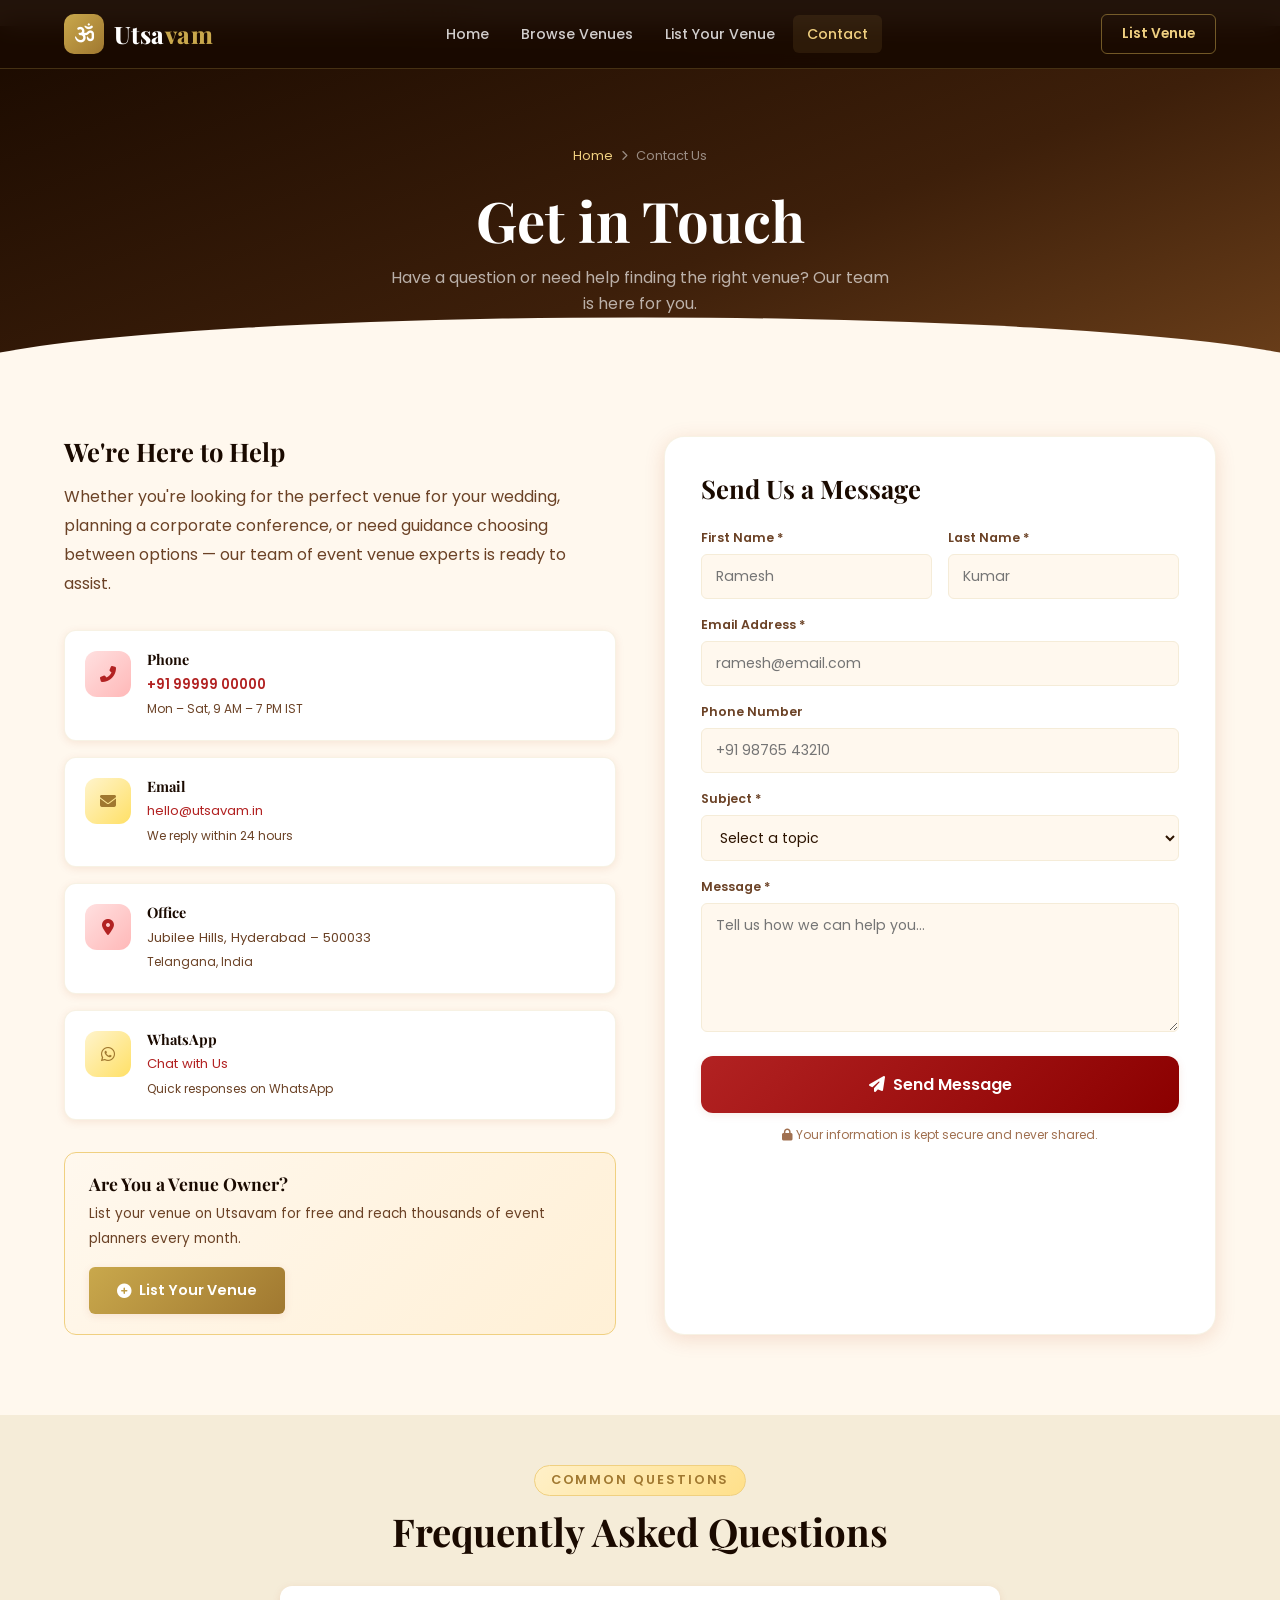
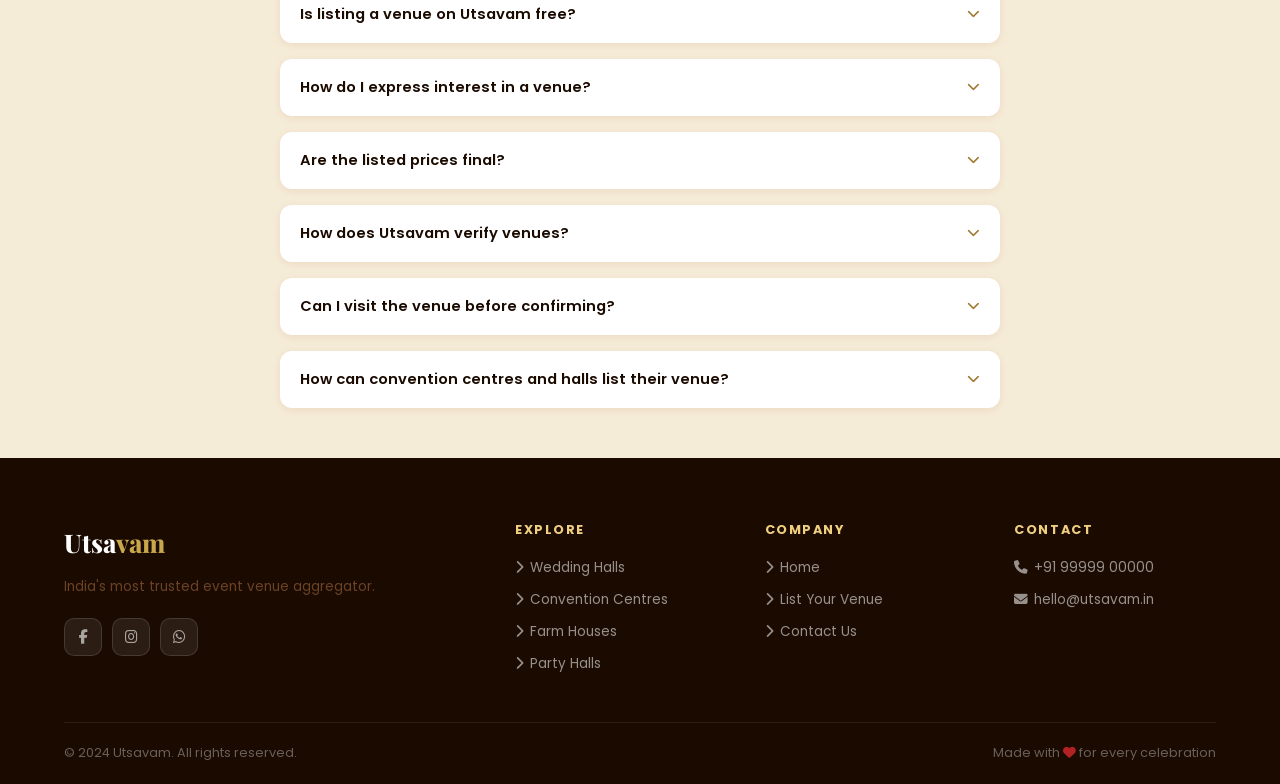
==== commit ba3e12f5: "Remove admin panel link from customer-facing navbar and footer" ====
--- a/contact.html
+++ b/contact.html
@@ -24,7 +24,6 @@
     </div>
     <div class="navbar-cta">
       <a href="register-venue.html" class="btn btn-nav btn-nav-outline">List Venue</a>
-      <a href="admin.html"          class="btn btn-nav btn-nav-primary">Admin</a>
     </div>
     <div class="hamburger" id="hamburger"><span></span><span></span><span></span></div>
   </div>
